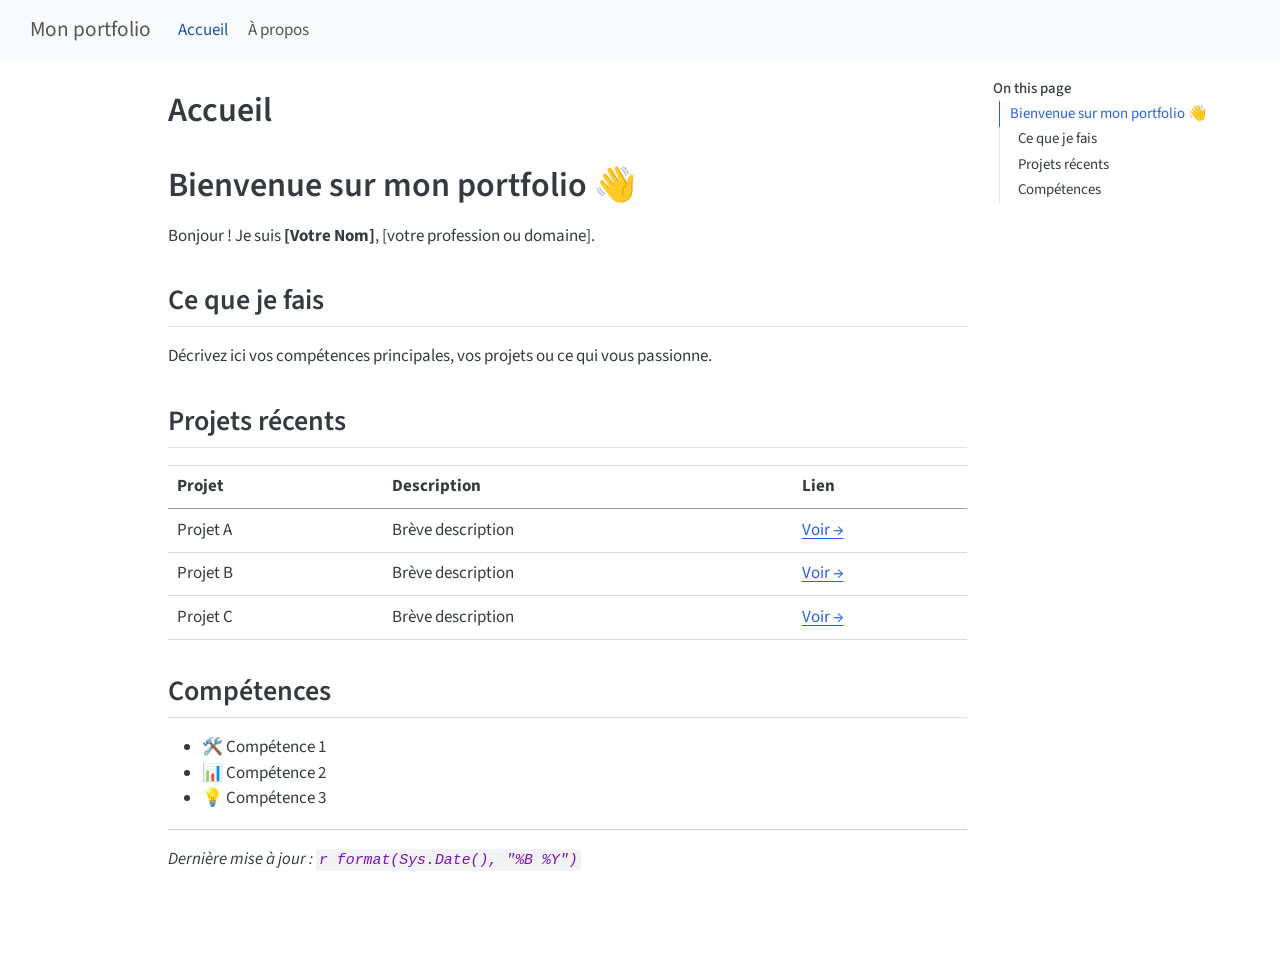
==== docs/index.html @ 9d231fc7 "site de base" ====
<!DOCTYPE html>
<html xmlns="http://www.w3.org/1999/xhtml" lang="en" xml:lang="en"><head>

<meta charset="utf-8">
<meta name="generator" content="quarto-1.9.35">

<meta name="viewport" content="width=device-width, initial-scale=1.0, user-scalable=yes">


<title>Accueil – Mon portfolio</title>
<style>
/* Default styles provided by pandoc.
** See https://pandoc.org/MANUAL.html#variables-for-html for config info.
*/
code{white-space: pre-wrap;}
span.smallcaps{font-variant: small-caps;}
div.columns{display: flex; gap: min(4vw, 1.5em);}
div.column{flex: auto; overflow-x: auto;}
div.hanging-indent{margin-left: 1.5em; text-indent: -1.5em;}
ul.task-list{list-style: none;}
ul.task-list li input[type="checkbox"] {
  width: 0.8em;
  margin: 0 0.8em 0.2em -1em; /* quarto-specific, see https://github.com/quarto-dev/quarto-cli/issues/4556 */ 
  vertical-align: middle;
}
</style>


<script src="site_libs/quarto-nav/quarto-nav.js"></script>
<script src="site_libs/quarto-nav/headroom.min.js"></script>
<script src="site_libs/clipboard/clipboard.min.js"></script>
<script src="site_libs/quarto-search/autocomplete.umd.js"></script>
<script src="site_libs/quarto-search/fuse.min.js"></script>
<script src="site_libs/quarto-search/quarto-search.js"></script>
<meta name="quarto:offset" content="./">
<script src="site_libs/quarto-html/quarto.js" type="module"></script>
<script src="site_libs/quarto-html/tabsets/tabsets.js" type="module"></script>
<script src="site_libs/quarto-html/popper.min.js"></script>
<script src="site_libs/quarto-html/tippy.umd.min.js"></script>
<script src="site_libs/quarto-html/anchor.min.js"></script>
<link href="site_libs/quarto-html/tippy.css" rel="stylesheet">
<link href="site_libs/quarto-html/quarto-syntax-highlighting-46f66b053e56abd73bb6e954d61a315b.css" rel="stylesheet" id="quarto-text-highlighting-styles">
<script src="site_libs/bootstrap/bootstrap.min.js"></script>
<link href="site_libs/bootstrap/bootstrap-icons.css" rel="stylesheet">
<link href="site_libs/bootstrap/bootstrap-a0f9fd0d421825b736dc1bbcbcba2219.min.css" rel="stylesheet" append-hash="true" id="quarto-bootstrap" data-mode="light">
<script id="quarto-search-options" type="application/json">{
  "location": "navbar",
  "copy-button": false,
  "collapse-after": 3,
  "panel-placement": "end",
  "type": "overlay",
  "limit": 50,
  "keyboard-shortcut": [
    "f",
    "/",
    "s"
  ],
  "show-item-context": false,
  "language": {
    "search-no-results-text": "No results",
    "search-matching-documents-text": "matching documents",
    "search-copy-link-title": "Copy link to search",
    "search-hide-matches-text": "Hide additional matches",
    "search-more-match-text": "more match in this document",
    "search-more-matches-text": "more matches in this document",
    "search-clear-button-title": "Clear",
    "search-text-placeholder": "",
    "search-detached-cancel-button-title": "Cancel",
    "search-submit-button-title": "Submit",
    "search-label": "Search"
  }
}</script>


</head>

<body class="nav-fixed quarto-light">

<div id="quarto-search-results"></div>
  <header id="quarto-header" class="headroom fixed-top">
    <nav class="navbar navbar-expand-lg " data-bs-theme="dark">
      <div class="navbar-container container-fluid">
      <div class="navbar-brand-container mx-auto">
    <a class="navbar-brand" href="./index.html">
    <span class="navbar-title">Mon portfolio</span>
    </a>
  </div>
            <div id="quarto-search" class="" title="Search"></div>
          <button class="navbar-toggler" type="button" data-bs-toggle="collapse" data-bs-target="#navbarCollapse" aria-controls="navbarCollapse" role="menu" aria-expanded="false" aria-label="Toggle navigation" onclick="if (window.quartoToggleHeadroom) { window.quartoToggleHeadroom(); }">
  <span class="navbar-toggler-icon"></span>
</button>
          <div class="collapse navbar-collapse" id="navbarCollapse">
            <ul class="navbar-nav navbar-nav-scroll me-auto">
  <li class="nav-item">
    <a class="nav-link active" href="./index.html" aria-current="page"> 
<span class="menu-text">Accueil</span></a>
  </li>  
  <li class="nav-item">
    <a class="nav-link" href="./about.html"> 
<span class="menu-text">À propos</span></a>
  </li>  
</ul>
          </div> <!-- /navcollapse -->
            <div class="quarto-navbar-tools">
</div>
      </div> <!-- /container-fluid -->
    </nav>
</header>
<!-- content -->
<div id="quarto-content" class="quarto-container page-columns page-rows-contents page-layout-article page-navbar">
<!-- sidebar -->
<!-- margin-sidebar -->
    <div id="quarto-margin-sidebar" class="sidebar margin-sidebar">
        <nav id="TOC" role="doc-toc" class="toc-active">
    <h2 id="toc-title">On this page</h2>
   
  <ul>
  <li><a href="#bienvenue-sur-mon-portfolio" id="toc-bienvenue-sur-mon-portfolio" class="nav-link active" data-scroll-target="#bienvenue-sur-mon-portfolio">Bienvenue sur mon portfolio 👋</a>
  <ul class="collapse">
  <li><a href="#ce-que-je-fais" id="toc-ce-que-je-fais" class="nav-link" data-scroll-target="#ce-que-je-fais">Ce que je fais</a></li>
  <li><a href="#projets-récents" id="toc-projets-récents" class="nav-link" data-scroll-target="#projets-récents">Projets récents</a></li>
  <li><a href="#compétences" id="toc-compétences" class="nav-link" data-scroll-target="#compétences">Compétences</a></li>
  </ul></li>
  </ul>
</nav>
    </div>
<!-- main -->
<main class="content" id="quarto-document-content">

<header id="title-block-header" class="quarto-title-block default">
<div class="quarto-title">
<h1 class="title">Accueil</h1>
</div>



<div class="quarto-title-meta">

    
  
    
  </div>
  


</header>


<section id="bienvenue-sur-mon-portfolio" class="level1">
<h1>Bienvenue sur mon portfolio 👋</h1>
<p>Bonjour ! Je suis <strong>[Votre Nom]</strong>, [votre profession ou domaine].</p>
<section id="ce-que-je-fais" class="level2">
<h2 class="anchored" data-anchor-id="ce-que-je-fais">Ce que je fais</h2>
<p>Décrivez ici vos compétences principales, vos projets ou ce qui vous passionne.</p>
</section>
<section id="projets-récents" class="level2">
<h2 class="anchored" data-anchor-id="projets-récents">Projets récents</h2>
<table class="caption-top table">
<thead>
<tr class="header">
<th>Projet</th>
<th>Description</th>
<th>Lien</th>
</tr>
</thead>
<tbody>
<tr class="odd">
<td>Projet A</td>
<td>Brève description</td>
<td><a href="#">Voir →</a></td>
</tr>
<tr class="even">
<td>Projet B</td>
<td>Brève description</td>
<td><a href="#">Voir →</a></td>
</tr>
<tr class="odd">
<td>Projet C</td>
<td>Brève description</td>
<td><a href="#">Voir →</a></td>
</tr>
</tbody>
</table>
</section>
<section id="compétences" class="level2">
<h2 class="anchored" data-anchor-id="compétences">Compétences</h2>
<ul>
<li>🛠️ Compétence 1</li>
<li>📊 Compétence 2</li>
<li>💡 Compétence 3</li>
</ul>
<hr>
<p><em>Dernière mise à jour : <code>r format(Sys.Date(), "%B %Y")</code></em></p>


</section>
</section>

</main> <!-- /main -->
<script id="quarto-html-after-body" type="application/javascript">
  window.document.addEventListener("DOMContentLoaded", function (event) {
    const icon = "";
    const anchorJS = new window.AnchorJS();
    anchorJS.options = {
      placement: 'right',
      icon: icon
    };
    anchorJS.add('.anchored');
    const isCodeAnnotation = (el) => {
      for (const clz of el.classList) {
        if (clz.startsWith('code-annotation-')) {                     
          return true;
        }
      }
      return false;
    }
    const onCopySuccess = function(e) {
      // button target
      const button = e.trigger;
      // don't keep focus
      button.blur();
      // flash "checked"
      button.classList.add('code-copy-button-checked');
      var currentTitle = button.getAttribute("title");
      button.setAttribute("title", "Copied!");
      let tooltip;
      if (window.bootstrap) {
        button.setAttribute("data-bs-toggle", "tooltip");
        button.setAttribute("data-bs-placement", "left");
        button.setAttribute("data-bs-title", "Copied!");
        tooltip = new bootstrap.Tooltip(button, 
          { trigger: "manual", 
            customClass: "code-copy-button-tooltip",
            offset: [0, -8]});
        tooltip.show();    
      }
      setTimeout(function() {
        if (tooltip) {
          tooltip.hide();
          button.removeAttribute("data-bs-title");
          button.removeAttribute("data-bs-toggle");
          button.removeAttribute("data-bs-placement");
        }
        button.setAttribute("title", currentTitle);
        button.classList.remove('code-copy-button-checked');
      }, 1000);
      // clear code selection
      e.clearSelection();
    }
    const getTextToCopy = function(trigger) {
      const outerScaffold = trigger.parentElement.cloneNode(true);
      const codeEl = outerScaffold.querySelector('code');
      for (const childEl of codeEl.children) {
        if (isCodeAnnotation(childEl)) {
          childEl.remove();
        }
      }
      return codeEl.innerText;
    }
    const clipboard = new window.ClipboardJS('.code-copy-button:not([data-in-quarto-modal])', {
      text: getTextToCopy
    });
    clipboard.on('success', onCopySuccess);
    if (window.document.getElementById('quarto-embedded-source-code-modal')) {
      const clipboardModal = new window.ClipboardJS('.code-copy-button[data-in-quarto-modal]', {
        text: getTextToCopy,
        container: window.document.getElementById('quarto-embedded-source-code-modal')
      });
      clipboardModal.on('success', onCopySuccess);
    }
      var localhostRegex = new RegExp(/^(?:http|https):\/\/localhost\:?[0-9]*\//);
      var mailtoRegex = new RegExp(/^mailto:/);
        var filterRegex = new RegExp('/' + window.location.host + '/');
      var isInternal = (href) => {
          return filterRegex.test(href) || localhostRegex.test(href) || mailtoRegex.test(href);
      }
      // Inspect non-navigation links and adorn them if external
     var links = window.document.querySelectorAll('a[href]:not(.nav-link):not(.navbar-brand):not(.toc-action):not(.sidebar-link):not(.sidebar-item-toggle):not(.pagination-link):not(.no-external):not([aria-hidden]):not(.dropdown-item):not(.quarto-navigation-tool):not(.about-link)');
      for (var i=0; i<links.length; i++) {
        const link = links[i];
        if (!isInternal(link.href)) {
          // undo the damage that might have been done by quarto-nav.js in the case of
          // links that we want to consider external
          if (link.dataset.originalHref !== undefined) {
            link.href = link.dataset.originalHref;
          }
        }
      }
    function tippyHover(el, contentFn, onTriggerFn, onUntriggerFn) {
      const config = {
        allowHTML: true,
        maxWidth: 500,
        delay: 100,
        arrow: false,
        appendTo: function(el) {
            return el.parentElement;
        },
        interactive: true,
        interactiveBorder: 10,
        theme: 'quarto',
        placement: 'bottom-start',
      };
      if (contentFn) {
        config.content = contentFn;
      }
      if (onTriggerFn) {
        config.onTrigger = onTriggerFn;
      }
      if (onUntriggerFn) {
        config.onUntrigger = onUntriggerFn;
      }
      window.tippy(el, config); 
    }
    const noterefs = window.document.querySelectorAll('a[role="doc-noteref"]');
    for (var i=0; i<noterefs.length; i++) {
      const ref = noterefs[i];
      tippyHover(ref, function() {
        // use id or data attribute instead here
        let href = ref.getAttribute('data-footnote-href') || ref.getAttribute('href');
        try { href = new URL(href).hash; } catch {}
        const id = href.replace(/^#\/?/, "");
        const note = window.document.getElementById(id);
        if (note) {
          return note.innerHTML;
        } else {
          return "";
        }
      });
    }
    const xrefs = window.document.querySelectorAll('a.quarto-xref');
    const processXRef = (id, note) => {
      // Strip column container classes
      const stripColumnClz = (el) => {
        el.classList.remove("page-full", "page-columns");
        if (el.children) {
          for (const child of el.children) {
            stripColumnClz(child);
          }
        }
      }
      stripColumnClz(note)
      if (id === null || id.startsWith('sec-')) {
        // Special case sections, only their first couple elements
        const container = document.createElement("div");
        if (note.children && note.children.length > 2) {
          container.appendChild(note.children[0].cloneNode(true));
          for (let i = 1; i < note.children.length; i++) {
            const child = note.children[i];
            if (child.tagName === "P" && child.innerText === "") {
              continue;
            } else {
              container.appendChild(child.cloneNode(true));
              break;
            }
          }
          if (window.Quarto?.typesetMath) {
            window.Quarto.typesetMath(container);
          }
          return container.innerHTML
        } else {
          if (window.Quarto?.typesetMath) {
            window.Quarto.typesetMath(note);
          }
          return note.innerHTML;
        }
      } else {
        // Remove any anchor links if they are present
        const anchorLink = note.querySelector('a.anchorjs-link');
        if (anchorLink) {
          anchorLink.remove();
        }
        if (window.Quarto?.typesetMath) {
          window.Quarto.typesetMath(note);
        }
        if (note.classList.contains("callout")) {
          return note.outerHTML;
        } else {
          return note.innerHTML;
        }
      }
    }
    for (var i=0; i<xrefs.length; i++) {
      const xref = xrefs[i];
      tippyHover(xref, undefined, function(instance) {
        instance.disable();
        let url = xref.getAttribute('href');
        let hash = undefined; 
        if (url.startsWith('#')) {
          hash = url;
        } else {
          try { hash = new URL(url).hash; } catch {}
        }
        if (hash) {
          const id = hash.replace(/^#\/?/, "");
          const note = window.document.getElementById(id);
          if (note !== null) {
            try {
              const html = processXRef(id, note.cloneNode(true));
              instance.setContent(html);
            } finally {
              instance.enable();
              instance.show();
            }
          } else {
            // See if we can fetch this
            fetch(url.split('#')[0])
            .then(res => res.text())
            .then(html => {
              const parser = new DOMParser();
              const htmlDoc = parser.parseFromString(html, "text/html");
              const note = htmlDoc.getElementById(id);
              if (note !== null) {
                const html = processXRef(id, note);
                instance.setContent(html);
              } 
            }).finally(() => {
              instance.enable();
              instance.show();
            });
          }
        } else {
          // See if we can fetch a full url (with no hash to target)
          // This is a special case and we should probably do some content thinning / targeting
          fetch(url)
          .then(res => res.text())
          .then(html => {
            const parser = new DOMParser();
            const htmlDoc = parser.parseFromString(html, "text/html");
            const note = htmlDoc.querySelector('main.content');
            if (note !== null) {
              // This should only happen for chapter cross references
              // (since there is no id in the URL)
              // remove the first header
              if (note.children.length > 0 && note.children[0].tagName === "HEADER") {
                note.children[0].remove();
              }
              const html = processXRef(null, note);
              instance.setContent(html);
            } 
          }).finally(() => {
            instance.enable();
            instance.show();
          });
        }
      }, function(instance) {
      });
    }
        let selectedAnnoteEl;
        const selectorForAnnotation = ( cell, annotation) => {
          let cellAttr = 'data-code-cell="' + cell + '"';
          let lineAttr = 'data-code-annotation="' +  annotation + '"';
          const selector = 'span[' + cellAttr + '][' + lineAttr + ']';
          return selector;
        }
        const selectCodeLines = (annoteEl) => {
          const doc = window.document;
          const targetCell = annoteEl.getAttribute("data-target-cell");
          const targetAnnotation = annoteEl.getAttribute("data-target-annotation");
          const annoteSpan = window.document.querySelector(selectorForAnnotation(targetCell, targetAnnotation));
          const lines = annoteSpan.getAttribute("data-code-lines").split(",");
          const lineIds = lines.map((line) => {
            return targetCell + "-" + line;
          })
          let top = null;
          let height = null;
          let parent = null;
          if (lineIds.length > 0) {
              //compute the position of the single el (top and bottom and make a div)
              const el = window.document.getElementById(lineIds[0]);
              top = el.offsetTop;
              height = el.offsetHeight;
              parent = el.parentElement.parentElement;
            if (lineIds.length > 1) {
              const lastEl = window.document.getElementById(lineIds[lineIds.length - 1]);
              const bottom = lastEl.offsetTop + lastEl.offsetHeight;
              height = bottom - top;
            }
            if (top !== null && height !== null && parent !== null) {
              // cook up a div (if necessary) and position it 
              let div = window.document.getElementById("code-annotation-line-highlight");
              if (div === null) {
                div = window.document.createElement("div");
                div.setAttribute("id", "code-annotation-line-highlight");
                div.style.position = 'absolute';
                parent.appendChild(div);
              }
              div.style.top = top - 2 + "px";
              div.style.height = height + 4 + "px";
              div.style.left = 0;
              let gutterDiv = window.document.getElementById("code-annotation-line-highlight-gutter");
              if (gutterDiv === null) {
                gutterDiv = window.document.createElement("div");
                gutterDiv.setAttribute("id", "code-annotation-line-highlight-gutter");
                gutterDiv.style.position = 'absolute';
                const codeCell = window.document.getElementById(targetCell);
                const gutter = codeCell.querySelector('.code-annotation-gutter');
                gutter.appendChild(gutterDiv);
              }
              gutterDiv.style.top = top - 2 + "px";
              gutterDiv.style.height = height + 4 + "px";
            }
            selectedAnnoteEl = annoteEl;
          }
        };
        const unselectCodeLines = () => {
          const elementsIds = ["code-annotation-line-highlight", "code-annotation-line-highlight-gutter"];
          elementsIds.forEach((elId) => {
            const div = window.document.getElementById(elId);
            if (div) {
              div.remove();
            }
          });
          selectedAnnoteEl = undefined;
        };
          // Handle positioning of the toggle
      window.addEventListener(
        "resize",
        throttle(() => {
          elRect = undefined;
          if (selectedAnnoteEl) {
            selectCodeLines(selectedAnnoteEl);
          }
        }, 10)
      );
      function throttle(fn, ms) {
      let throttle = false;
      let timer;
        return (...args) => {
          if(!throttle) { // first call gets through
              fn.apply(this, args);
              throttle = true;
          } else { // all the others get throttled
              if(timer) clearTimeout(timer); // cancel #2
              timer = setTimeout(() => {
                fn.apply(this, args);
                timer = throttle = false;
              }, ms);
          }
        };
      }
        // Attach click handler to the DT
        const annoteDls = window.document.querySelectorAll('dt[data-target-cell]');
        for (const annoteDlNode of annoteDls) {
          annoteDlNode.addEventListener('click', (event) => {
            const clickedEl = event.target;
            if (clickedEl !== selectedAnnoteEl) {
              unselectCodeLines();
              const activeEl = window.document.querySelector('dt[data-target-cell].code-annotation-active');
              if (activeEl) {
                activeEl.classList.remove('code-annotation-active');
              }
              selectCodeLines(clickedEl);
              clickedEl.classList.add('code-annotation-active');
            } else {
              // Unselect the line
              unselectCodeLines();
              clickedEl.classList.remove('code-annotation-active');
            }
          });
        }
    const findCites = (el) => {
      const parentEl = el.parentElement;
      if (parentEl) {
        const cites = parentEl.dataset.cites;
        if (cites) {
          return {
            el,
            cites: cites.split(' ')
          };
        } else {
          return findCites(el.parentElement)
        }
      } else {
        return undefined;
      }
    };
    var bibliorefs = window.document.querySelectorAll('a[role="doc-biblioref"]');
    for (var i=0; i<bibliorefs.length; i++) {
      const ref = bibliorefs[i];
      const citeInfo = findCites(ref);
      if (citeInfo) {
        tippyHover(citeInfo.el, function() {
          var popup = window.document.createElement('div');
          citeInfo.cites.forEach(function(cite) {
            var citeDiv = window.document.createElement('div');
            citeDiv.classList.add('hanging-indent');
            citeDiv.classList.add('csl-entry');
            var biblioDiv = window.document.getElementById('ref-' + cite);
            if (biblioDiv) {
              citeDiv.innerHTML = biblioDiv.innerHTML;
            }
            popup.appendChild(citeDiv);
          });
          return popup.innerHTML;
        });
      }
    }
  });
  </script>
</div> <!-- /content -->




</body></html>
---- docs/site_libs/quarto-html/tippy.css ----
.tippy-box[data-animation=fade][data-state=hidden]{opacity:0}[data-tippy-root]{max-width:calc(100vw - 10px)}.tippy-box{position:relative;background-color:#333;color:#fff;border-radius:4px;font-size:14px;line-height:1.4;white-space:normal;outline:0;transition-property:transform,visibility,opacity}.tippy-box[data-placement^=top]>.tippy-arrow{bottom:0}.tippy-box[data-placement^=top]>.tippy-arrow:before{bottom:-7px;left:0;border-width:8px 8px 0;border-top-color:initial;transform-origin:center top}.tippy-box[data-placement^=bottom]>.tippy-arrow{top:0}.tippy-box[data-placement^=bottom]>.tippy-arrow:before{top:-7px;left:0;border-width:0 8px 8px;border-bottom-color:initial;transform-origin:center bottom}.tippy-box[data-placement^=left]>.tippy-arrow{right:0}.tippy-box[data-placement^=left]>.tippy-arrow:before{border-width:8px 0 8px 8px;border-left-color:initial;right:-7px;transform-origin:center left}.tippy-box[data-placement^=right]>.tippy-arrow{left:0}.tippy-box[data-placement^=right]>.tippy-arrow:before{left:-7px;border-width:8px 8px 8px 0;border-right-color:initial;transform-origin:center right}.tippy-box[data-inertia][data-state=visible]{transition-timing-function:cubic-bezier(.54,1.5,.38,1.11)}.tippy-arrow{width:16px;height:16px;color:#333}.tippy-arrow:before{content:"";position:absolute;border-color:transparent;border-style:solid}.tippy-content{position:relative;padding:5px 9px;z-index:1}
---- docs/site_libs/quarto-html/quarto-syntax-highlighting-46f66b053e56abd73bb6e954d61a315b.css ----
/* quarto syntax highlight colors */
:root {
  --quarto-hl-ot-color: #003B4F;
  --quarto-hl-at-color: #657422;
  --quarto-hl-ss-color: #20794D;
  --quarto-hl-an-color: #5E5E5E;
  --quarto-hl-fu-color: #4758AB;
  --quarto-hl-st-color: #20794D;
  --quarto-hl-cf-color: #003B4F;
  --quarto-hl-op-color: #5E5E5E;
  --quarto-hl-er-color: #AD0000;
  --quarto-hl-bn-color: #AD0000;
  --quarto-hl-al-color: #AD0000;
  --quarto-hl-va-color: #111111;
  --quarto-hl-bu-color: inherit;
  --quarto-hl-ex-color: inherit;
  --quarto-hl-pp-color: #AD0000;
  --quarto-hl-in-color: #5E5E5E;
  --quarto-hl-vs-color: #20794D;
  --quarto-hl-wa-color: #5E5E5E;
  --quarto-hl-do-color: #5E5E5E;
  --quarto-hl-im-color: #00769E;
  --quarto-hl-ch-color: #20794D;
  --quarto-hl-dt-color: #AD0000;
  --quarto-hl-fl-color: #AD0000;
  --quarto-hl-co-color: #5E5E5E;
  --quarto-hl-cv-color: #5E5E5E;
  --quarto-hl-cn-color: #8f5902;
  --quarto-hl-sc-color: #5E5E5E;
  --quarto-hl-dv-color: #AD0000;
  --quarto-hl-kw-color: #003B4F;
}

/* other quarto variables */
:root {
  --quarto-font-monospace: SFMono-Regular, Menlo, Monaco, Consolas, "Liberation Mono", "Courier New", monospace;
}

/* syntax highlight based on Pandoc's rules */
pre > code.sourceCode > span {
  color: #003B4F;
}

code.sourceCode > span {
  color: #003B4F;
}

div.sourceCode,
div.sourceCode pre.sourceCode {
  color: #003B4F;
}

/* Normal */
code span {
  color: #003B4F;
}

/* Alert */
code span.al {
  color: #AD0000;
  font-style: inherit;
}

/* Annotation */
code span.an {
  color: #5E5E5E;
  font-style: inherit;
}

/* Attribute */
code span.at {
  color: #657422;
  font-style: inherit;
}

/* BaseN */
code span.bn {
  color: #AD0000;
  font-style: inherit;
}

/* BuiltIn */
code span.bu {
  font-style: inherit;
}

/* ControlFlow */
code span.cf {
  color: #003B4F;
  font-weight: bold;
  font-style: inherit;
}

/* Char */
code span.ch {
  color: #20794D;
  font-style: inherit;
}

/* Constant */
code span.cn {
  color: #8f5902;
  font-style: inherit;
}

/* Comment */
code span.co {
  color: #5E5E5E;
  font-style: inherit;
}

/* CommentVar */
code span.cv {
  color: #5E5E5E;
  font-style: italic;
}

/* Documentation */
code span.do {
  color: #5E5E5E;
  font-style: italic;
}

/* DataType */
code span.dt {
  color: #AD0000;
  font-style: inherit;
}

/* DecVal */
code span.dv {
  color: #AD0000;
  font-style: inherit;
}

/* Error */
code span.er {
  color: #AD0000;
  font-style: inherit;
}

/* Extension */
code span.ex {
  font-style: inherit;
}

/* Float */
code span.fl {
  color: #AD0000;
  font-style: inherit;
}

/* Function */
code span.fu {
  color: #4758AB;
  font-style: inherit;
}

/* Import */
code span.im {
  color: #00769E;
  font-style: inherit;
}

/* Information */
code span.in {
  color: #5E5E5E;
  font-style: inherit;
}

/* Keyword */
code span.kw {
  color: #003B4F;
  font-weight: bold;
  font-style: inherit;
}

/* Operator */
code span.op {
  color: #5E5E5E;
  font-style: inherit;
}

/* Other */
code span.ot {
  color: #003B4F;
  font-style: inherit;
}

/* Preprocessor */
code span.pp {
  color: #AD0000;
  font-style: inherit;
}

/* SpecialChar */
code span.sc {
  color: #5E5E5E;
  font-style: inherit;
}

/* SpecialString */
code span.ss {
  color: #20794D;
  font-style: inherit;
}

/* String */
code span.st {
  color: #20794D;
  font-style: inherit;
}

/* Variable */
code span.va {
  color: #111111;
  font-style: inherit;
}

/* VerbatimString */
code span.vs {
  color: #20794D;
  font-style: inherit;
}

/* Warning */
code span.wa {
  color: #5E5E5E;
  font-style: italic;
}

.prevent-inlining {
  content: "</";
}

/*# sourceMappingURL=5022ed312398f59a55adce476d7327af.css.map */
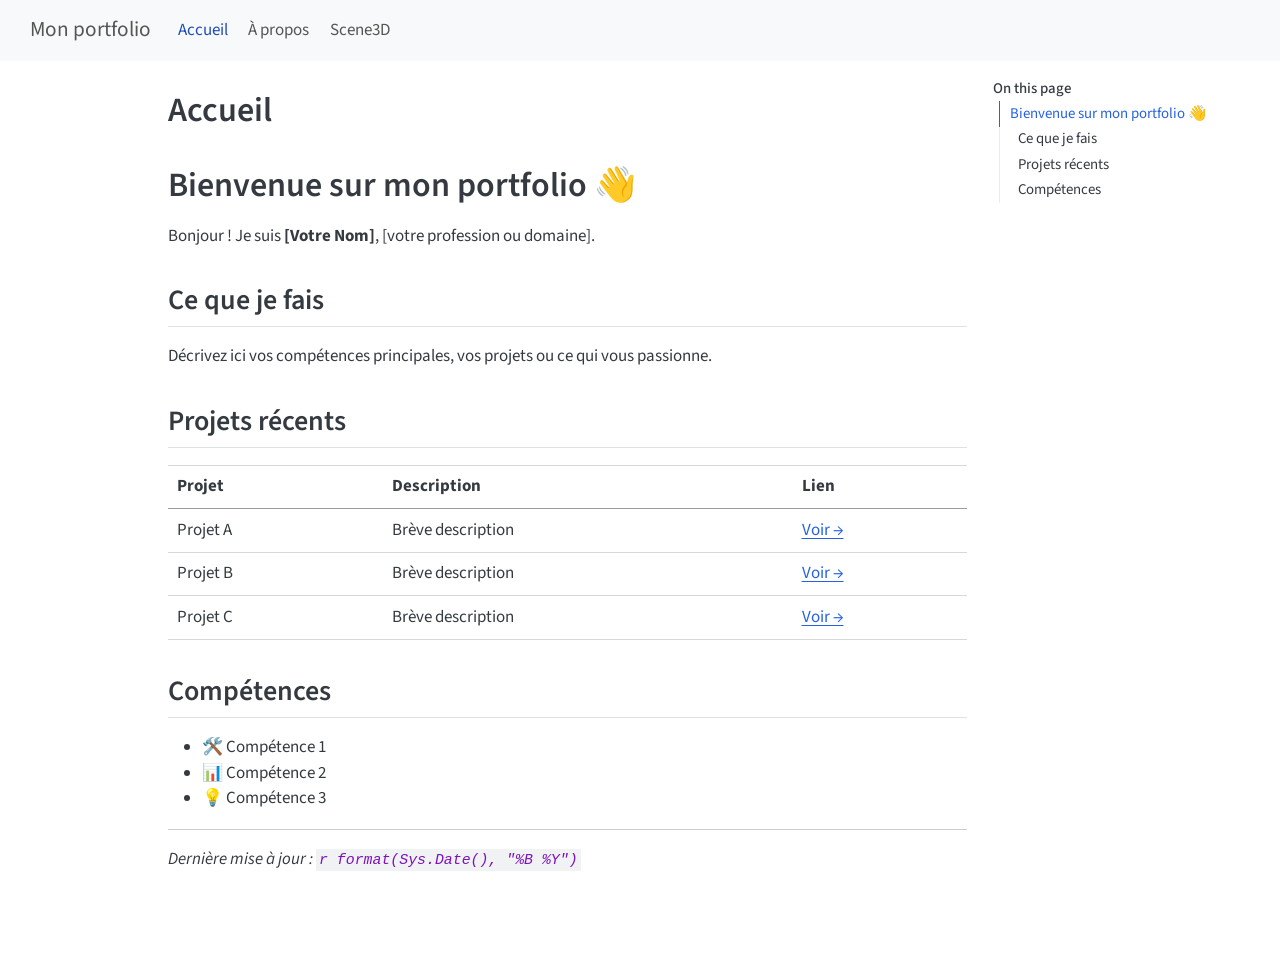
==== commit 68aaba66: "ajout scene three.js" ====
--- a/docs/index.html
+++ b/docs/index.html
@@ -98,6 +98,10 @@
   <li class="nav-item">
     <a class="nav-link" href="./about.html"> 
 <span class="menu-text">À propos</span></a>
+  </li>  
+  <li class="nav-item">
+    <a class="nav-link" href="./scene3D.html"> 
+<span class="menu-text">Scene3D</span></a>
   </li>  
 </ul>
           </div> <!-- /navcollapse -->
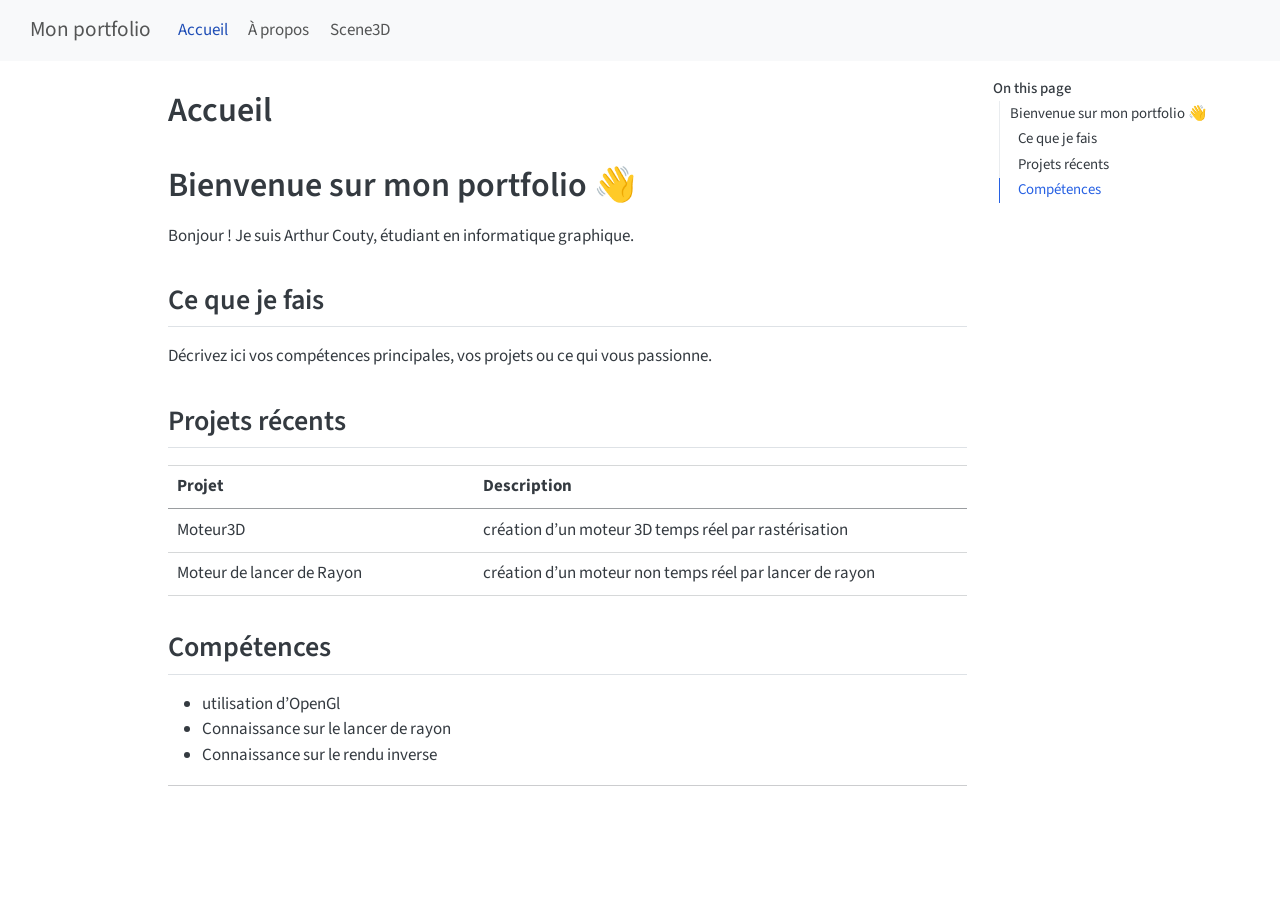
==== commit 41763c23: "poulpi  apparait !" ====
--- a/docs/index.html
+++ b/docs/index.html
@@ -29,10 +29,6 @@
 <script src="site_libs/quarto-nav/quarto-nav.js"></script>
 <script src="site_libs/quarto-nav/headroom.min.js"></script>
 <script src="site_libs/clipboard/clipboard.min.js"></script>
-<script src="site_libs/quarto-search/autocomplete.umd.js"></script>
-<script src="site_libs/quarto-search/fuse.min.js"></script>
-<script src="site_libs/quarto-search/quarto-search.js"></script>
-<meta name="quarto:offset" content="./">
 <script src="site_libs/quarto-html/quarto.js" type="module"></script>
 <script src="site_libs/quarto-html/tabsets/tabsets.js" type="module"></script>
 <script src="site_libs/quarto-html/popper.min.js"></script>
@@ -44,18 +40,6 @@
 <link href="site_libs/bootstrap/bootstrap-icons.css" rel="stylesheet">
 <link href="site_libs/bootstrap/bootstrap-a0f9fd0d421825b736dc1bbcbcba2219.min.css" rel="stylesheet" append-hash="true" id="quarto-bootstrap" data-mode="light">
 <script id="quarto-search-options" type="application/json">{
-  "location": "navbar",
-  "copy-button": false,
-  "collapse-after": 3,
-  "panel-placement": "end",
-  "type": "overlay",
-  "limit": 50,
-  "keyboard-shortcut": [
-    "f",
-    "/",
-    "s"
-  ],
-  "show-item-context": false,
   "language": {
     "search-no-results-text": "No results",
     "search-matching-documents-text": "matching documents",
@@ -85,7 +69,6 @@
     <span class="navbar-title">Mon portfolio</span>
     </a>
   </div>
-            <div id="quarto-search" class="" title="Search"></div>
           <button class="navbar-toggler" type="button" data-bs-toggle="collapse" data-bs-target="#navbarCollapse" aria-controls="navbarCollapse" role="menu" aria-expanded="false" aria-label="Toggle navigation" onclick="if (window.quartoToggleHeadroom) { window.quartoToggleHeadroom(); }">
   <span class="navbar-toggler-icon"></span>
 </button>
@@ -152,7 +135,7 @@
 
 <section id="bienvenue-sur-mon-portfolio" class="level1">
 <h1>Bienvenue sur mon portfolio 👋</h1>
-<p>Bonjour ! Je suis <strong>[Votre Nom]</strong>, [votre profession ou domaine].</p>
+<p>Bonjour ! Je suis Arthur Couty, étudiant en informatique graphique.</p>
 <section id="ce-que-je-fais" class="level2">
 <h2 class="anchored" data-anchor-id="ce-que-je-fais">Ce que je fais</h2>
 <p>Décrivez ici vos compétences principales, vos projets ou ce qui vous passionne.</p>
@@ -160,28 +143,24 @@
 <section id="projets-récents" class="level2">
 <h2 class="anchored" data-anchor-id="projets-récents">Projets récents</h2>
 <table class="caption-top table">
+<colgroup>
+<col style="width: 38%">
+<col style="width: 61%">
+</colgroup>
 <thead>
 <tr class="header">
 <th>Projet</th>
 <th>Description</th>
-<th>Lien</th>
 </tr>
 </thead>
 <tbody>
 <tr class="odd">
-<td>Projet A</td>
-<td>Brève description</td>
-<td><a href="#">Voir →</a></td>
+<td>Moteur3D</td>
+<td>création d’un moteur 3D temps réel par rastérisation</td>
 </tr>
 <tr class="even">
-<td>Projet B</td>
-<td>Brève description</td>
-<td><a href="#">Voir →</a></td>
-</tr>
-<tr class="odd">
-<td>Projet C</td>
-<td>Brève description</td>
-<td><a href="#">Voir →</a></td>
+<td>Moteur de lancer de Rayon</td>
+<td>création d’un moteur non temps réel par lancer de rayon</td>
 </tr>
 </tbody>
 </table>
@@ -189,12 +168,11 @@
 <section id="compétences" class="level2">
 <h2 class="anchored" data-anchor-id="compétences">Compétences</h2>
 <ul>
-<li>🛠️ Compétence 1</li>
-<li>📊 Compétence 2</li>
-<li>💡 Compétence 3</li>
+<li>utilisation d’OpenGl</li>
+<li>Connaissance sur le lancer de rayon</li>
+<li>Connaissance sur le rendu inverse</li>
 </ul>
 <hr>
-<p><em>Dernière mise à jour : <code>r format(Sys.Date(), "%B %Y")</code></em></p>
 
 
 </section>
